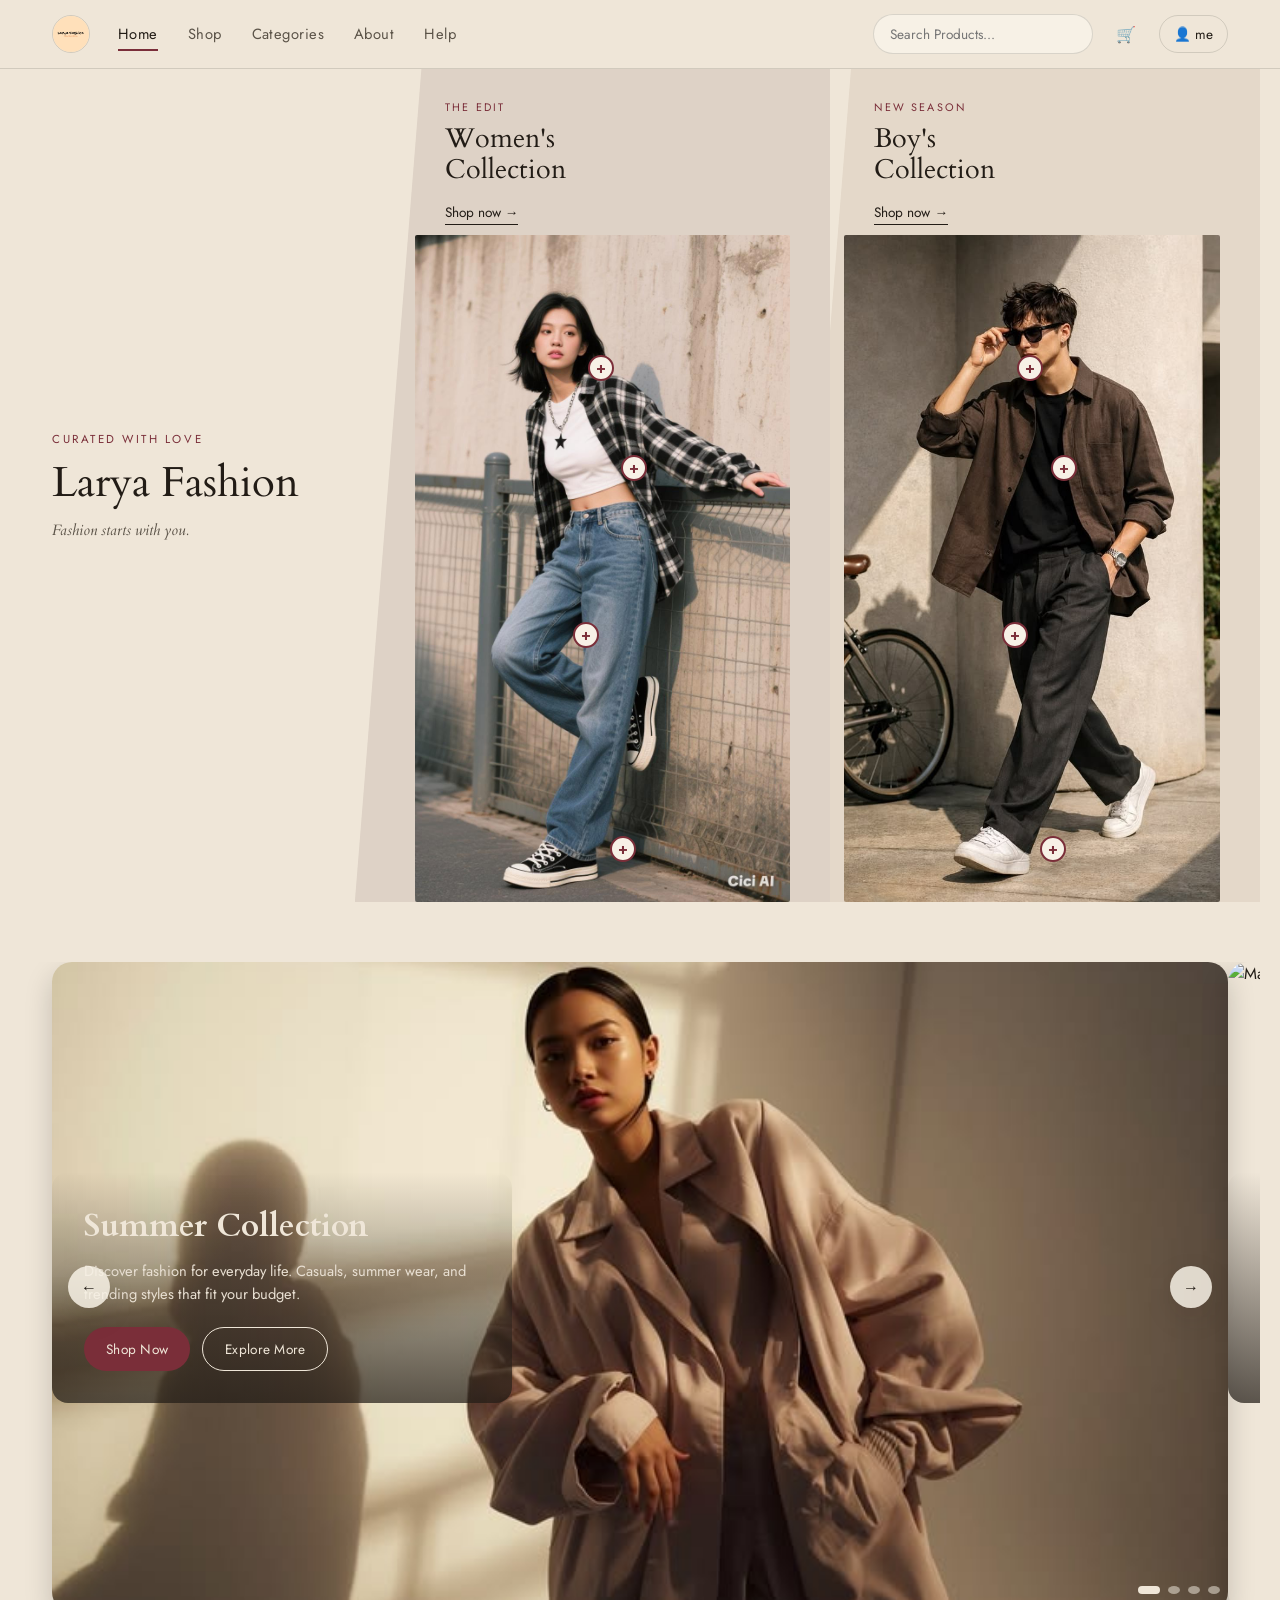
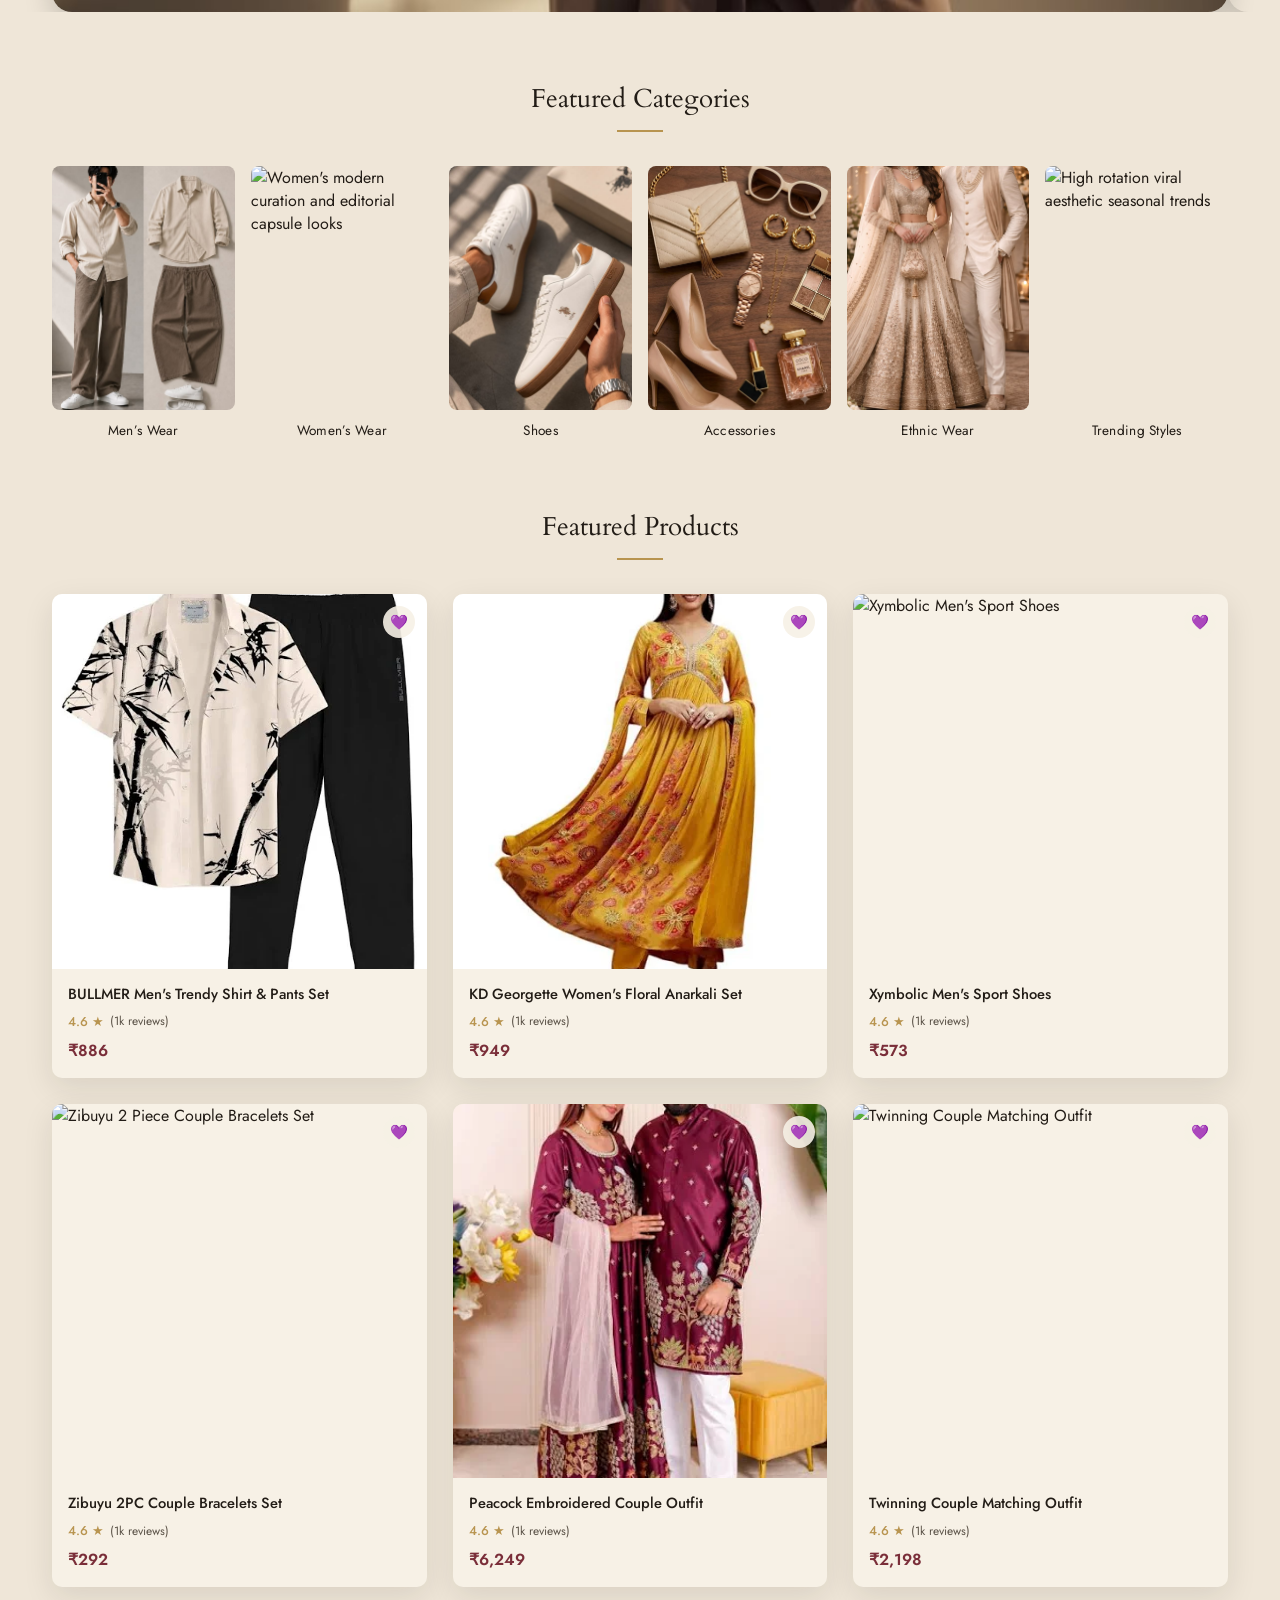
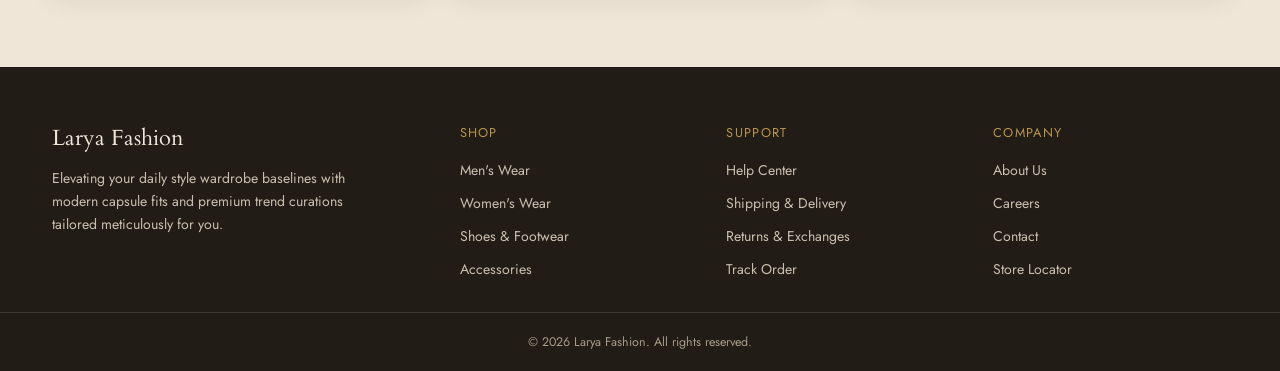
==== index.html @ cdf299b4 "Add files via upload" ====
<!DOCTYPE html>
<html lang="en">
<head>
    <meta charset="UTF-8">
    <meta name="viewport" content="width=device-width, initial-scale=1.0">
    <title>index nonhtml </title>
    <link rel="stylesheet" href="index.css">
    <link rel="preconnect" href="https://fonts.googleapis.com">
    <link rel="preconnect" href="https://fonts.gstatic.com" crossorigin>
    <link href="https://fonts.googleapis.com/css2?family=Ballet:opsz@16..72&family=Cardo:ital,wght@0,400;0,700;1,400&family=Cedarville+Cursive&family=Noto+Sans+Nabataean&display=swap" rel="stylesheet">
</head>
<body>
    <!-- Improved HTML -->
<header class="header">
  <div class="header__container">
    <a href="#home" class="header__logo-link">
      <img class="header__logo" src="lf.jpg" alt="Logo">
    </a>

    <nav class="header__nav" aria-label="Main navigation">
      <a href="#home" class="header__link header__link--active">Home</a>
      <a href="shop.html" class="header__link">Shop</a>
      <a href="cat.html" class="header__link">Categories</a>
      <a href="about.html" class="header__link">About</a>
      <a href="help.html" class="header__link">Help</a>
    </nav>

    <div class="header__actions">
      <div class="search-bar">
        <input class="search-bar__input" type="search" placeholder="Search Products..." aria-label="Search products">
      </div>
      
      <a href="cart.html" class="header__icon-btn" aria-label="Cart">🛒</a>
      <a href="login.html" class="header__profile-btn">👤 me</a>
      
      <button class="header__toggle" aria-label="Toggle menu" aria-expanded="false">☰</button>
    </div>
  </div>

  <nav class="mobile-menu" aria-label="Mobile navigation">
    <a href="#home" class="mobile-menu__link">Home</a>
    <a href="shop.html" class="mobile-menu__link">Shop</a>
    <a href="cat.html" class="mobile-menu__link">Categories</a>
    <a href="about.html" class="mobile-menu__link">About</a>
    <a href="help.html" class="mobile-menu__link">Help</a>
    <a href="cart.html" class="mobile-menu__link">🛒 Cart</a>
    <a href="login.html" class="mobile-menu__link">👤 Login</a>
  </nav>
</header>

  <main class="fashion-main" id="home">
    
    <!-- Left Title Branding Section -->
    <section class="fashion-title">
      <div class="title-content">
        <p>CURATED WITH LOVE</p>
        <h1>Larya Fashion</h1>
        <span>Fashion starts with you.</span>
      </div>
    </section>

    <!-- Right Slanted Dynamic Content Container -->
    <section class="hero-container">
      
      <!-- Girl's Collection Panel -->
      <div class="fashion-box girls-box">
        <div class="box-inner-wrap">
          <div class="fashion-box__content">
            <p>THE EDIT</p>
            <h2>Women's<br>Collection</h2>
            <a href="women.html" class="shop-btn">Shop now →</a>
          </div>
          
          <div class="model-wrapper">
            <div class="model-area">
              <img src="main.jpg" alt="Model wearing outfit 1">
              
              <!-- Hotspots with nested product cards -->
              <div class="hotspot top-hotspot" data-product="top">
                <article class="product-card" id="top">
                  <img src="top.jpg" alt="white top">
                  <div><h3>White Top</h3><p>$23</p></div>
                </article>
              </div>
              
              <div class="hotspot shirt-hotspot" data-product="shirt">
                <article class="product-card" id="shirt">
                  <img src="shirt.jpg" alt="Shirt">
                  <div><h3>Casual Shirt</h3><p>$78</p></div>
                </article>
              </div>
              
              <div class="hotspot pants-hotspot" data-product="pants">
                <article class="product-card" id="pants">
                  <img src="pants.jpg" alt="Grey pants">
                  <div><h3>Grey Pants</h3><p>$45</p></div>
                </article>
              </div>
              
              <div class="hotspot shoe-hotspot" data-product="shoe">
                <article class="product-card" id="shoe">
                  <img src="shoe.jpg" alt="Shoes">
                  <div><h3>Classic Sneakers</h3><p>$65</p></div>
                </article>
              </div>
            </div>
          </div>
        </div>
      </div>

      <!-- Boy's Collection Panel -->
      <div class="fashion-box boys-box">
        <div class="box-inner-wrap">
          <div class="fashion-box__content">
            <p>NEW SEASON</p>
            <h2>Boy's<br>Collection</h2>
            <a href="men.html" class="shop-btn">Shop now →</a>
          </div>
          
          <div class="model-wrapper">
            <div class="model-area">
              <img src="menmodel.png" alt="Model wearing outfit 2">
              
              <!-- Hotspots with nested product cards -->
              <div class="hotspot top-hotspot" data-product="top2">
                <article class="product-card" id="top2">
                  <img src="top2.jpg" alt="Red top 2">
                  <div><h3>Red Top 2</h3><p>$23</p></div>
                </article>
              </div>
              
              <div class="hotspot shirt-hotspot" data-product="shirt2">
                <article class="product-card" id="shirt2">
                  <img src="shirt2.jpg" alt="Casual Shirt 2">
                  <div><h3>Casual Shirt 2</h3><p>$78</p></div>
                </article>
              </div>
              
              <div class="hotspot pants-hotspot" data-product="pants2">
                <article class="product-card" id="pants2">
                  <img src="pants2.avif" alt="Grey pants 2">
                  <div><h3>Grey Pants 2</h3><p>$45</p></div>
                </article>
              </div>
              
              <div class="hotspot shoe-hotspot" data-product="shoe2">
                <article class="product-card" id="shoe2">
                  <img src="shoe2.jpg" alt="Shoes 2">
                  <div><h3>Leather Boots</h3><p>$110</p></div>
                </article>
              </div>
            </div>
          </div>
        </div>
      </div>

    </section>
  </main>

<!-- Improved HTML -->
<section class="hero" aria-label="Featured Collections">
  <div class="hero__slider">
    
    <!-- Slide 1 -->
    <div class="hero__slide">
      <img class="hero__image" src="model1.jpg" alt="Woman modeling minimal aesthetic summer outfit">
      <div class="hero__content">
        <h2 class="hero__title">Summer Collection</h2>
        <p class="hero__description">Discover fashion for everyday life. Casuals, summer wear, and trending styles that fit your budget.</p>
        <div class="hero__actions">
          <button class="btn btn--primary">Shop Now</button>
          <button class="btn btn--secondary">Explore More</button>
        </div>
      </div>
    </div>

    <!-- Slide 2 -->
    <div class="hero__slide">
      <img class="hero__image" src="trend10.jpg" alt="Man wearing comfortable modern everyday streetwear">
      <div class="hero__content">
        <h2 class="hero__title">Casual Wear</h2>
        <p class="hero__description">Ultra-comfortable outfits tailored cleanly for your high-rotation daily wardrobe baseline.</p>
        <div class="hero__actions">
          <button class="btn btn--primary">Shop Now</button>
          <button class="btn btn--secondary">Explore More</button>
        </div>
      </div>
    </div>

    <!-- Slide 3 -->
    <div class="hero__slide">
      <img class="hero__image" src="budget.jpg" alt="Close up profile of curated trending footwear">
      <div class="hero__content">
        <h2 class="hero__title">Budget Friendly</h2>
        <p class="hero__description">High-end style paradigms minus the designer markup. Refresh your rotation for less.</p>
        <div class="hero__actions">
          <button class="btn btn--primary">Shop Now</button>
          <button class="btn btn--secondary">Explore More</button>
        </div>
      </div>
    </div>

    <!-- Slide 4 -->
    <div class="hero__slide">
      <img class="hero__image" src="trending.jpg" alt="Group setting displaying the latest viral seasonal fashion trends">
      <div class="hero__content">
        <h2 class="hero__title">Trending Now</h2>
        <p class="hero__description">Unlocking the current algorithmic favorites. Stay ahead of the style curve instantly.</p>
        <div class="hero__actions">
          <button class="btn btn--primary">Shop Now</button>
          <button class="btn btn--secondary">Explore More</button>
        </div>
      </div>
    </div>

  </div>

  <!-- Carousel Navigation Controls -->
  <button class="hero__nav-btn hero__nav-btn--prev" aria-label="Previous slide">←</button>
  <button class="hero__nav-btn hero__nav-btn--next" aria-label="Next slide">→</button>

  <!-- Slider Dot Indicators -->
  <div class="hero__dots" role="tablist" aria-label="Slides">
    <button class="hero__dot hero__dot--active" role="tab" aria-selected="true" aria-label="Slide 1"></button>
    <button class="hero__dot" role="tab" aria-selected="false" aria-label="Slide 2"></button>
    <button class="hero__dot" role="tab" aria-selected="false" aria-label="Slide 3"></button>
    <button class="hero__dot" role="tab" aria-selected="false" aria-label="Slide 4"></button>
  </div>
</section>

<!-- Improved HTML -->
<section class="categories" aria-labelledby="categories-heading">
  <h2 class="categories__title" id="categories-heading">Featured Categories</h2>
  
  <div class="categories__grid">
    
    <!-- Card 1 -->
    <article class="category-card">
      <a href="men.html" class="category-card__link">
        <div class="category-card__image-wrapper">
          <img class="category-card__image" src="men.jpg" alt="Men's contemporary minimal streetwear collection" loading="lazy">
        </div>
        <div class="category-card__meta">
          <p class="category-card__name">Men’s Wear</p>
        </div>
      </a>
    </article>

    <!-- Card 2 -->
    <article class="category-card">
      <a href="women.html" class="category-card__link">
        <div class="category-card__image-wrapper">
          <img class="category-card__image" src="women.jpg" alt="Women's modern curation and editorial capsule looks" loading="lazy">
        </div>
        <div class="category-card__meta">
          <p class="category-card__name">Women’s Wear</p>
        </div>
      </a>
    </article>

    <!-- Card 3 -->
    <article class="category-card">
      <a href="foot.html" class="category-card__link">
        <div class="category-card__image-wrapper">
          <img class="category-card__image" src="shoe1.jpg" alt="Curated trending sneakers and classic silhouettes" loading="lazy">
        </div>
        <div class="category-card__meta">
          <p class="category-card__name">Shoes</p>
        </div>
      </a>
    </article>

    <!-- Card 4 -->
    <article class="category-card">
      <a href="acc.html" class="category-card__link">
        <div class="category-card__image-wrapper">
          <img class="category-card__image" src="acc.jpg" alt="Minimalist accessories, jewelry, and modern lifestyle pieces" loading="lazy">
        </div>
        <div class="category-card__meta">
          <p class="category-card__name">Accessories</p>
        </div>
      </a>
    </article>

    <!-- Card 5 -->
    <article class="category-card">
      <a href="ethnic.html" class="category-card__link">
        <div class="category-card__image-wrapper">
          <img class="category-card__image" src="ethnic .jpg" alt="Intricately detailed contemporary traditional clothing lines" loading="lazy">
        </div>
        <div class="category-card__meta">
          <p class="category-card__name">Ethnic Wear</p>
        </div>
      </a>
    </article>

    <!-- Card 6 -->
    <article class="category-card">
      <a href="trend.html" class="category-card__link">
        <div class="category-card__image-wrapper">
          <img class="category-card__image" src="trend.jpg" alt="High rotation viral aesthetic seasonal trends" loading="lazy">
        </div>
        <div class="category-card__meta">
          <p class="category-card__name">Trending Styles</p>
        </div>
      </a>
    </article>

  </div>
</section>

<!-- Improved HTML -->
<section class="products" aria-labelledby="products-heading">
  <h2 class="products__title" id="products-heading">Featured Products</h2>

  <div class="products__grid">
    
    <!-- Product 1 -->
    <article class="product-card">
      <div class="product-card__image-wrapper">
        <img class="product-card__image" src="men bull - Copy.webp" alt="BULLMER Men's Trendy Shirt and Pants Set" loading="lazy">
        <button class="product-card__wishlist-btn" aria-label="Add to wishlist" aria-pressed="false">💜</button>
      </div>
      <div class="product-card__info">
        <h3 class="product-card__name">BULLMER Men's Trendy Shirt & Pants Set</h3>
        <div class="product-card__rating">
          <span class="product-card__stars">4.6 ★</span>
          <span class="product-card__reviews-count">(1k reviews)</span>
        </div>
        <p class="product-card__price">₹886</p>
      </div>
    </article>

    <!-- Product 2 -->
    <article class="product-card">
      <div class="product-card__image-wrapper">
        <img class="product-card__image" src="kd.webp" alt="KD Georgette Women's Floral Printed Anarkali Kurta Pant Set" loading="lazy">
        <button class="product-card__wishlist-btn" aria-label="Add to wishlist" aria-pressed="false">💜</button>
      </div>
      <div class="product-card__info">
        <h3 class="product-card__name">KD Georgette Women's Floral Anarkali Set</h3>
        <div class="product-card__rating">
          <span class="product-card__stars">4.6 ★</span>
          <span class="product-card__reviews-count">(1k reviews)</span>
        </div>
        <p class="product-card__price">₹949</p>
      </div>
    </article>

    <!-- Product 3 -->
    <article class="product-card">
      <div class="product-card__image-wrapper">
        <img class="product-card__image" src="x.webp" alt="Xymbolic Men's Sport Shoes" loading="lazy">
        <button class="product-card__wishlist-btn" aria-label="Add to wishlist" aria-pressed="false">💜</button>
      </div>
      <div class="product-card__info">
        <h3 class="product-card__name">Xymbolic Men's Sport Shoes</h3>
        <div class="product-card__rating">
          <span class="product-card__stars">4.6 ★</span>
          <span class="product-card__reviews-count">(1k reviews)</span>
        </div>
        <p class="product-card__price">₹573</p>
      </div>
    </article>

    <!-- Product 4 -->
    <article class="product-card">
      <div class="product-card__image-wrapper">
        <img class="product-card__image" src="zi.webp" alt="Zibuyu 2 Piece Couple Bracelets Set" loading="lazy">
        <button class="product-card__wishlist-btn" aria-label="Add to wishlist" aria-pressed="false">💜</button>
      </div>
      <div class="product-card__info">
        <h3 class="product-card__name">Zibuyu 2PC Couple Bracelets Set</h3>
        <div class="product-card__rating">
          <span class="product-card__stars">4.6 ★</span>
          <span class="product-card__reviews-count">(1k reviews)</span>
        </div>
        <p class="product-card__price">₹292</p>
      </div>
    </article>

    <!-- Product 5 -->
    <article class="product-card">
      <div class="product-card__image-wrapper">
        <img class="product-card__image" src="peo.webp" alt="Peacock Embroidered Couple Matching Outfit" loading="lazy">
        <button class="product-card__wishlist-btn" aria-label="Add to wishlist" aria-pressed="false">💜</button>
      </div>
      <div class="product-card__info">
        <h3 class="product-card__name">Peacock Embroidered Couple Outfit</h3>
        <div class="product-card__rating">
          <span class="product-card__stars">4.6 ★</span>
          <span class="product-card__reviews-count">(1k reviews)</span>
        </div>
        <p class="product-card__price">₹6,249</p>
      </div>
    </article>

    <!-- Product 6 -->
    <article class="product-card">
      <div class="product-card__image-wrapper">
        <img class="product-card__image" src="twin.webp" alt="Twinning Couple Matching Outfit" loading="lazy">
        <button class="product-card__wishlist-btn" aria-label="Add to wishlist" aria-pressed="false">💜</button>
      </div>
      <div class="product-card__info">
        <h3 class="product-card__name">Twinning Couple Matching Outfit</h3>
        <div class="product-card__rating">
          <span class="product-card__stars">4.6 ★</span>
          <span class="product-card__reviews-count">(1k reviews)</span>
        </div>
        <p class="product-card__price">₹2,198</p>
      </div>
    </article>

  </div>
</section>

<!-- Improved HTML -->
<footer class="footer">
  <div class="footer__container">
    
    <!-- Brand Info Block -->
    <div class="footer__brand-col">
      <h2 class="footer__logo-text">Larya Fashion</h2>
      <p class="footer__description">
        Elevating your daily style wardrobe baselines with modern capsule fits and premium trend curations tailored meticulously for you.
      </p>
    </div>

    <!-- Navigation Column 1 -->
    <div class="footer__nav-col">
      <h3 class="footer__heading">Shop</h3>
      <ul class="footer__list">
        <li><a href="men.html" class="footer__link">Men's Wear</a></li>
        <li><a href="women.html" class="footer__link">Women's Wear</a></li>
        <li><a href="foot.html" class="footer__link">Shoes & Footwear</a></li>
        <li><a href="acc.html" class="footer__link">Accessories</a></li>
      </ul>
    </div>

    <!-- Navigation Column 2 -->
    <div class="footer__nav-col">
      <h3 class="footer__heading">Support</h3>
      <ul class="footer__list">
        <li><a href="help.html" class="footer__link">Help Center</a></li>
        <li><a href="#shipping" class="footer__link">Shipping & Delivery</a></li>
        <li><a href="#returns" class="footer__link">Returns & Exchanges</a></li>
        <li><a href="#track" class="footer__link">Track Order</a></li>
      </ul>
    </div>

    <!-- Navigation Column 3 -->
    <div class="footer__nav-col">
      <h3 class="footer__heading">Company</h3>
      <ul class="footer__list">
        <li><a href="about.html" class="footer__link">About Us</a></li>
        <li><a href="#careers" class="footer__link">Careers</a></li>
        <li><a href="#contact" class="footer__link">Contact</a></li>
        <li><a href="#stores" class="footer__link">Store Locator</a></li>
      </ul>
    </div>

  </div>

  <!-- Copyright Baseline Layer -->
  <div class="footer__baseline">
    <p class="footer__copyright">
      &copy; 2026 Larya Fashion. <span class="footer__all-rights">All rights reserved.</span>
    </p>
  </div>
</footer>

<script src="index.js"></script>
</body>
</html>
---- index.css ----
/* ============================================================
   LARYA FASHION — stylesheet
   Design language: editorial lookbook. A warm paper backdrop,
   a wine-red accent borrowed from a fashion tag stamp, and a
   signature "runway panel" — two overlapping slanted frames
   with shoppable pin markers, echoing a tailor's cutting lines.
   ============================================================ */

@import url('https://fonts.googleapis.com/css2?family=Jost:wght@300;400;500;600&display=swap');

:root {
  --paper:        #EFE6D8;   /* warm parchment */
  --paper-soft:   #F7F1E6;   /* lighter card surface */
  --ink:          #221C16;   /* near-black, warm */
  --ink-soft:     #5B5348;   /* muted body text */
  --wine:         #7A2E39;   /* signature accent */
  --wine-deep:    #591F27;
  --moss:         #5B6B4F;   /* secondary accent */
  --gold:         #B8944F;   /* stars / hairlines */
  --line:         rgba(34, 28, 22, 0.14);
  --shadow-soft:  0 10px 30px rgba(34, 28, 22, 0.10);
  --shadow-lift:  0 18px 40px rgba(34, 28, 22, 0.18);

  --font-display: 'Cardo', Georgia, 'Times New Roman', serif;
  --font-body:    'Jost', 'Helvetica Neue', Arial, sans-serif;

  --container: 1240px;
}

/* ---------- reset ---------- */
*, *::before, *::after { box-sizing: border-box; }
html 
{ scroll-behavior: smooth; 
overflow-x: hidden;
}
body {
  margin: 0;
  background: var(--paper);
  color: var(--ink);
  font-family: var(--font-body);
  -webkit-font-smoothing: antialiased; 
  overflow-x: hidden;
}

img { max-width: 100%; display: block; }
a { color: inherit; text-decoration: none; }
h1, h2, h3 { font-family: var(--font-display); margin: 0; font-weight: 400; }
p { margin: 0; }
ul { list-style: none; margin: 0; padding: 0; }
button {
  font-family: inherit;
  border: none;
  background: none;
  cursor: pointer;
  color: inherit;
}
:focus-visible {
  outline: 2px solid var(--wine);
  outline-offset: 3px;
}
@media (prefers-reduced-motion: reduce) {
  *, *::before, *::after { animation-duration: 0.001ms !important; transition-duration: 0.001ms !important; }
}

/* ============================================================
   HEADER
   ============================================================ */
.header {
  position: sticky;
  top: 0;
  z-index: 50;
  background: rgba(239, 230, 216, 0.92);
  backdrop-filter: blur(10px);
  border-bottom: 1px solid var(--line);
}
.header__container {
  max-width: var(--container);
  margin: 0 auto;
  padding: 14px 32px;
  display: flex;
  align-items: center;
  gap: 28px;
}
.header__logo-link { flex-shrink: 0; }
.header__logo {
  height: 38px;
  width: 38px;
  object-fit: cover;
  border-radius: 50%;
  border: 1px solid var(--line);
}
.header__nav {
  display: flex;
  align-items: center;
  gap: 30px;
  flex: 1;
}
.header__link {
  position: relative;
  font-size: 0.92rem;
  letter-spacing: 0.03em;
  color: var(--ink-soft);
  padding: 6px 0;
  transition: color 0.2s ease;
}
.header__link::after {
  content: '';
  position: absolute;
  left: 0; right: 100%;
  bottom: 0;
  height: 2px;
  background: var(--wine);
  transition: right 0.25s ease;
}
.header__link:hover,
.header__link--active { color: var(--ink); }
.header__link:hover::after,
.header__link--active::after { right: 0; }

.header__actions {
  display: flex;
  align-items: center;
  gap: 14px;
}
.search-bar__input {
  width: 220px;
  padding: 9px 16px;
  border-radius: 999px;
  border: 1px solid var(--line);
  background: var(--paper-soft);
  font-family: var(--font-body);
  font-size: 0.85rem;
  color: var(--ink);
  transition: width 0.25s ease, border-color 0.2s ease;
}
.search-bar__input:focus {
  width: 260px;
  border-color: var(--wine);
  outline: none;
}
.header__icon-btn {
  display: grid;
  place-items: center;
  width: 38px;
  height: 38px;
  border-radius: 50%;
  font-size: 1rem;
  transition: background 0.2s ease;
}
.header__icon-btn:hover { background: var(--line); }
.header__profile-btn {
  display: flex;
  align-items: center;
  gap: 6px;
  padding: 8px 14px;
  border-radius: 999px;
  border: 1px solid var(--line);
  font-size: 0.85rem;
}
.header__profile-btn:hover { background: var(--paper-soft); }
.header__toggle {
  display: none;
  font-size: 1.3rem;
  width: 38px;
  height: 38px;
}

.mobile-menu {
  display: none;
  flex-direction: column;
  padding: 6px 32px 16px;
  border-top: 1px solid var(--line);
}
.mobile-menu__link {
  padding: 12px 0;
  font-size: 0.95rem;
  border-bottom: 1px solid var(--line);
}
.mobile-menu__link:last-child { border-bottom: none; }

/* progressive enhancement: toggle via aria-expanded, no JS rewrite needed */
.header:has(.header__toggle[aria-expanded="true"]) .mobile-menu { display: flex; }

@media (max-width: 900px) {
  .header__nav, .search-bar { display: none; }
  .header__toggle { display: grid; place-items: center; }
  .header__container { padding: 14px 20px; }
}

/* ============================================================
   FASHION HERO — signature runway panels
   ============================================================ */
.fashion-main {
  display: flex;
  align-items: stretch;
  min-height: 620px;
  max-width: var(--container);
  margin: 0 auto;
}
.fashion-title {
  flex: 0 0 27%;
  display: flex;
  align-items: center;
  padding: 0 40px 0 32px;
}
.title-content p {
  font-size: 0.72rem;
  letter-spacing: 0.22em;
  color: var(--wine);
  margin-bottom: 14px;
}
.title-content h1 {
  font-size: 2.6rem;
  line-height: 1.08;
  color: var(--ink);
  margin-bottom: 14px;
}
.title-content span {
  display: block;
  font-size: 0.95rem;
  color: var(--ink-soft);
  font-style: italic;
  font-family: var(--font-display);
}

.hero-container {
  flex: 1;
  display: flex;
}

.fashion-box {
  position: relative;
  flex: 1;
  overflow: hidden;
}
.girls-box {
  clip-path: polygon(14% 0, 100% 0, 100% 100%, 0% 100%);
  background: #DED2C6;
  margin-right: -46px;
  z-index: 1;
}
.boys-box {
  clip-path: polygon(14% 0, 100% 0, 100% 100%, 0% 100%);
  background: #E4D8C9;
}

.box-inner-wrap {
  position: relative;
  height: 100%;
  display: flex;
  flex-direction: column;
}
.fashion-box__content {
  padding: 30px 20px 0 90px;
  z-index: 2;
}
.fashion-box__content p {
  font-size: 0.68rem;
  letter-spacing: 0.2em;
  color: var(--wine);
  margin-bottom: 8px;
}
.fashion-box__content h2 {
  font-size: 1.7rem;
  line-height: 1.15;
  color: var(--ink);
  margin-bottom: 14px;
}
.shop-btn {
  display: inline-flex;
  align-items: center;
  gap: 6px;
  font-size: 0.85rem;
  color: var(--ink);
  border-bottom: 1px solid var(--ink);
  padding-bottom: 2px;
  transition: gap 0.2s ease, color 0.2s ease;
}
.shop-btn:hover { gap: 10px; color: var(--wine); border-color: var(--wine); }

.model-wrapper {
  flex: 1;
  position: relative;
  padding: 10px 40px 0 60px;
}
.model-area {
  position: relative;
  height: 100%;
  min-height: 380px;
}
.model-area img {
  width: 100%;
  height: 100%;
  object-fit: cover;
  object-position: top center;
  border-radius: 2px;
}

/* Hotspots — Pinterest-style shoppable pins */
.hotspot {
  position: absolute;
  width: 26px;
  height: 26px;
}
.top-hotspot   { top: 18%; left: 46%; }
.shirt-hotspot { top: 33%; left: 55%; }
.pants-hotspot { top: 58%; left: 42%; }
.shoe-hotspot  { top: 90%; left: 52%; }

.hotspot::before {
  content: '';
  position: absolute;
  inset: 0;
  border-radius: 50%;
  background: var(--paper-soft);
  border: 2px solid var(--wine);
  box-shadow: var(--shadow-soft);
}
.hotspot::after {
  content: '+';
  position: absolute;
  inset: 0;
  display: grid;
  place-items: center;
  color: var(--wine);
  font-size: 0.95rem;
  font-weight: 600;
}
.hotspot {
  animation: pin-pulse 2.6s ease-in-out infinite;
}
@keyframes pin-pulse {
  0%, 100% { filter: drop-shadow(0 0 0 rgba(122, 46, 57, 0.0)); }
  50% { filter: drop-shadow(0 0 6px rgba(122, 46, 57, 0.35)); }
}

/* nested product-card pin popover (scoped to model area only) */
.model-area .product-card {
  position: absolute;
  top: 32px;
  left: 50%;
  transform: translate(-50%, 6px);
  width: 132px;
  background: var(--paper-soft);
  border-radius: 10px;
  box-shadow: var(--shadow-lift);
  opacity: 0;
  pointer-events: none;
  transition: opacity 0.2s ease, transform 0.2s ease;
  z-index: 5;
  overflow: hidden;
}
.hotspot:hover .product-card,
.hotspot:focus-within .product-card {
  opacity: 1;
  transform: translate(-50%, 0);
  pointer-events: auto;
}
.model-area .product-card img {
  width: 100%;
  height: 90px;
  object-fit: cover;
}
.model-area .product-card > div {
  padding: 8px 10px 10px;
}
.model-area .product-card h3 {
  font-family: var(--font-body);
  font-size: 0.78rem;
  color: var(--ink);
  margin-bottom: 3px;
}
.model-area .product-card p {
  font-size: 0.8rem;
  color: var(--wine);
  font-weight: 500;
}

@media (max-width: 900px) {
  .fashion-main { display: block; min-height: unset; }
  .fashion-title {
    width: 100%;
    padding: 32px 24px;
    justify-content: center;
    text-align: center;
  }
  .title-content h1 { font-size: 2rem; }
  .hero-container { flex-direction: row; }
  .fashion-box { clip-path: none; margin: 0; }
  .girls-box { background: #DED2C6; }
  .fashion-box__content { padding: 20px 14px 0; text-align: center; }
  .model-wrapper { padding: 10px 16px 20px; }
  .model-area { min-height: 260px; }
  .hotspot { width: 20px; height: 20px; }
  .model-area .product-card { width: 108px; }
}
@media (max-width: 560px) {
  .title-content h1 { font-size: 1.6rem; }
  .fashion-box__content h2 { font-size: 1.25rem; }
  .model-area { min-height: 200px; }
}

/* ============================================================
   HERO SLIDER
   ============================================================ */
.hero {
  position: relative;
  max-width: var(--container);
  margin: 60px auto;
  padding: 0 32px;
  overflow: hidden;
}
.hero__slider {
    display: flex;
    gap: 0;
    transition: transform 0.4s ease;
  width: 400%; /* Spans across all 4 slides */

}
.hero__slider::-webkit-scrollbar { display: none; }
.hero__slide {
  position: relative;
  flex: 0 0 25%;
  width: 25%; /* Exactly 1/4 of the slider track width */
  min-height: clamp(450px, 75vh, 650px);
  display: flex;
  align-items: center;
  margin-right: 0;
}
.hero__image {
  position: absolute;
  inset: 0;
  width: 100%;
  height: 100%;
  object-fit: cover;
  border-radius: 20px;
  overflow: hidden;
    box-shadow: 0 12px 28px rgba(0,0,0,0.18); /* soft shadow for premium feel */
}
.hero__content {
  position: relative;
  z-index: 2;
  left: 0;
  bottom: 0;
  width: min(460px, 90%);
  padding: 32px;
  background: linear-gradient(0deg, rgba(34,28,22,0.72), rgba(34,28,22,0));
  color: var(--paper);
  backdrop-filter: 16px;
  border-radius: 16px;
}
.hero__title {
  font-size: 2rem;
  margin-bottom: 12px;
  font-family: var(--font-display);
  font-weight: 600;
}
.hero__description {
  font-size: 0.92rem;
  line-height: 1.6;
  color: #E8DFD2;
  margin-bottom: 20px;
}
.hero__actions { display: flex; gap: 12px; }
.btn {
  padding: 11px 22px;
  border-radius: 999px;
  font-size: 0.85rem;
  letter-spacing: 0.02em;
  transition: transform 0.2s ease, background 0.2s ease, color 0.2s ease;
}
.btn--primary { background: var(--wine); color: var(--paper); }
.btn--primary:hover { background: var(--wine-deep); transform: translateY(-2px); }
.btn--secondary { border: 1px solid var(--paper); color: var(--paper); }
.btn--secondary:hover { background: var(--paper); color: var(--ink); }

.hero__nav-btn {
  position: absolute;
  top: 50%;
  transform: translateY(-50%);
  width: 42px;
  height: 42px;
  border-radius: 50%;
  background: rgba(247, 241, 230, 0.85);
  display: grid;
  place-items: center;
  font-size: 1rem;
  box-shadow: var(--shadow-soft);
  z-index: 3;
}
.hero__nav-btn--prev { left: 48px; }
.hero__nav-btn--next { right: 48px; }
.hero__nav-btn:hover { background: var(--paper-soft); }

.hero__dots {
  position: absolute;
  bottom: 18px;
  right: 40px;
  display: flex;
  gap: 8px;
  z-index: 3;
}
.hero__dot {
  width: 8px; height: 8px;
  border-radius: 50%;
  background: rgba(247, 241, 230, 0.5);
}
.hero__dot--active { background: var(--paper); width: 22px; border-radius: 999px; }

@media (max-width: 700px) {
  .hero { margin: 36px auto; padding: 0 16px; }
  .hero__slide { height: 320px; }
  .hero__content { padding: 24px; width: 100%; }
  .hero__title { font-size: 1.5rem; }
  .hero__nav-btn { display: none; }
}

/* ============================================================
   CATEGORIES
   ============================================================ */
.categories {
  max-width: var(--container);
  margin: 70px auto;
  padding: 0 32px;
}
.categories__title {
  font-size: 1.6rem;
  text-align: center;
  margin-bottom: 34px;
  position: relative;
}
.categories__title::after {
  content: '';
  display: block;
  width: 46px;
  height: 2px;
  background: var(--gold);
  margin: 14px auto 0;
}
.categories__grid {
  display: grid;
  grid-template-columns: repeat(6, 1fr);
  gap: 16px;
}
.category-card__link { display: block; }
.category-card__image-wrapper {
  aspect-ratio: 3 / 4;
  border-radius: 8px;
  overflow: hidden;
  position: relative;
}
.category-card__image {
  width: 100%;
  height: 100%;
  object-fit: cover;
  transition: transform 0.4s ease;
}
.category-card:hover .category-card__image { transform: scale(1.06); }
.category-card__meta { padding-top: 10px; text-align: center; }
.category-card__name {
  font-size: 0.85rem;
  letter-spacing: 0.02em;
  color: var(--ink);
}

@media (max-width: 900px) {
  .categories__grid { grid-template-columns: repeat(3, 1fr); }
}
@media (max-width: 560px) {
  .categories__grid { grid-template-columns: repeat(2, 1fr); gap: 12px; }
}

/* ============================================================
   FEATURED PRODUCTS
   ============================================================ */
.products {
  max-width: var(--container);
  margin: 70px auto;
  padding: 0 32px;
}
.products__title {
  font-size: 1.6rem;
  text-align: center;
  margin-bottom: 34px;
  position: relative;
}
.products__title::after {
  content: '';
  display: block;
  width: 46px;
  height: 2px;
  background: var(--gold);
  margin: 14px auto 0;
}
.products__grid {
  display: grid;
  grid-template-columns: repeat(3, 1fr);
  gap: 26px;
}
.products__grid .product-card {
  background: var(--paper-soft);
  border-radius: 10px;
  overflow: hidden;
  box-shadow: var(--shadow-soft);
  transition: transform 0.25s ease, box-shadow 0.25s ease;
}
.products__grid .product-card:hover {
  transform: translateY(-6px);
  box-shadow: var(--shadow-lift);
}
.products__grid .product-card__image-wrapper {
  position: relative;
  aspect-ratio: 1 / 1;
}
.products__grid .product-card__image {
  width: 100%;
  height: 100%;
  object-fit: cover;
}
.products__grid .product-card__wishlist-btn {
  position: absolute;
  top: 12px; right: 12px;
  width: 32px; height: 32px;
  border-radius: 50%;
  background: rgba(247, 241, 230, 0.9);
  display: grid;
  place-items: center;
  font-size: 0.9rem;
  transition: transform 0.15s ease;
}
.products__grid .product-card__wishlist-btn:hover { transform: scale(1.1); }
.products__grid .product-card__info { padding: 16px; }
.products__grid .product-card__name {
  font-size: 0.92rem;
  font-family: var(--font-body);
  font-weight: 500;
  color: var(--ink);
  margin-bottom: 8px;
  line-height: 1.3;
}
.products__grid .product-card__rating {
  display: flex;
  align-items: center;
  gap: 6px;
  margin-bottom: 8px;
}
.products__grid .product-card__stars {
  font-size: 0.8rem;
  color: var(--gold);
  font-weight: 500;
}
.products__grid .product-card__reviews-count {
  font-size: 0.75rem;
  color: var(--ink-soft);
}
.products__grid .product-card__price {
  font-size: 1rem;
  font-weight: 600;
  color: var(--wine);
}

@media (max-width: 900px) {
  .products__grid { grid-template-columns: repeat(2, 1fr); }
}
@media (max-width: 560px) {
  .products__grid { grid-template-columns: 1fr; gap: 18px; }
}

/* ============================================================
   FOOTER
   ============================================================ */
.footer {
  background: var(--ink);
  color: var(--paper);
  margin-top: 80px;
}
.footer__container {
  max-width: var(--container);
  margin: 0 auto;
  padding: 56px 32px 32px;
  display: grid;
  grid-template-columns: 1.6fr 1fr 1fr 1fr;
  gap: 32px;
}
.footer__logo-text {
  font-size: 1.4rem;
  margin-bottom: 14px;
  color: var(--paper);
}
.footer__description {
  font-size: 0.88rem;
  line-height: 1.6;
  color: #C9BFAE;
  max-width: 320px;
}
.footer__heading {
  font-family: var(--font-body);
  font-size: 0.8rem;
  letter-spacing: 0.1em;
  text-transform: uppercase;
  color: var(--gold);
  margin-bottom: 16px;
}
.footer__list { display: flex; flex-direction: column; gap: 10px; }
.footer__link {
  font-size: 0.88rem;
  color: #C9BFAE;
  transition: color 0.2s ease;
}
.footer__link:hover { color: var(--paper); }

.footer__baseline {
  border-top: 1px solid rgba(247, 241, 230, 0.12);
  padding: 20px 32px;
  text-align: center;
}
.footer__copyright {
  font-size: 0.78rem;
  color: #A79C89;
}

@media (max-width: 900px) {
  .footer__container {
    grid-template-columns: 1fr 1fr;
  }
  .footer__brand-col { grid-column: 1 / -1; }
}
@media (max-width: 560px) {
  .footer__container { grid-template-columns: 1fr; padding: 40px 24px 24px; }
}
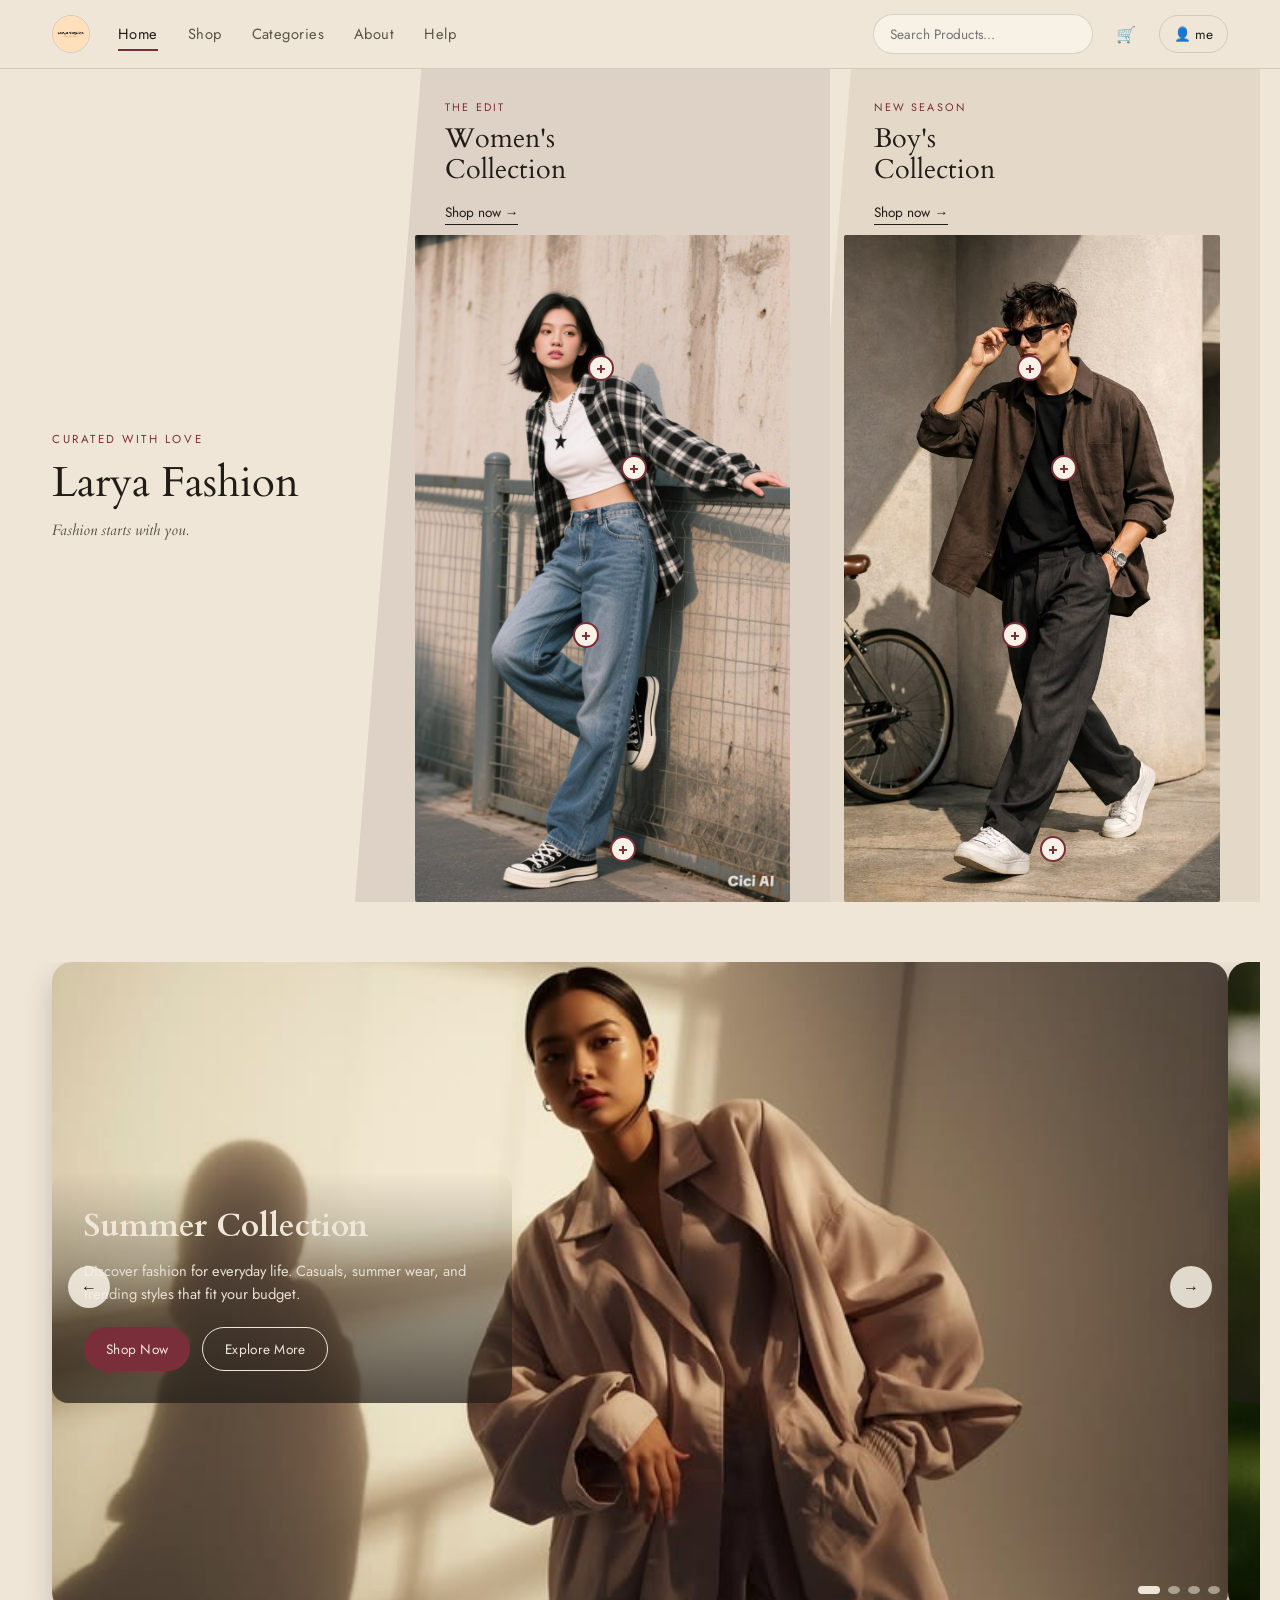
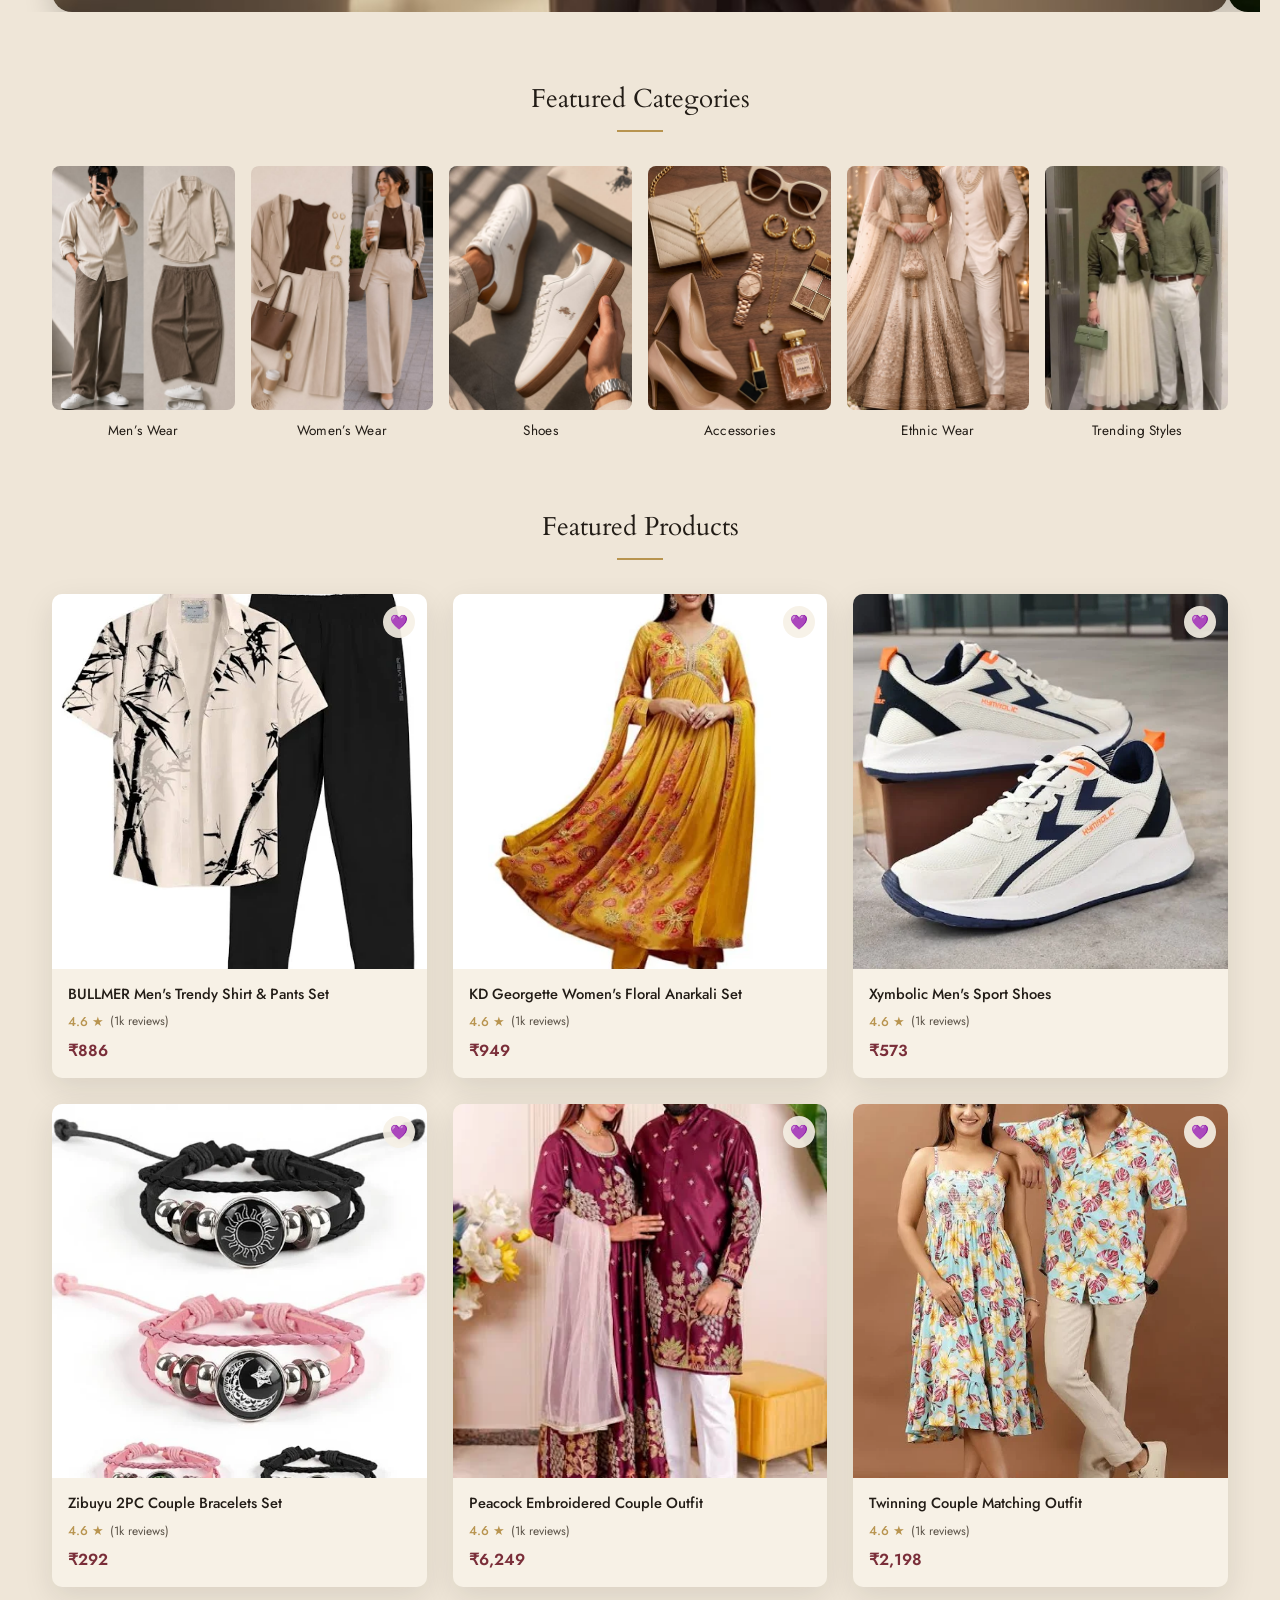
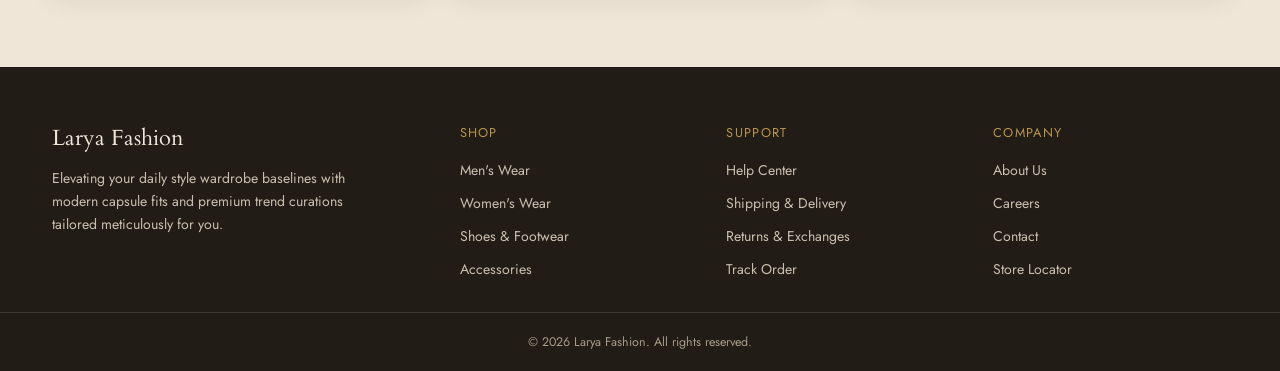
==== commit 5a688760: "Update index.html" ====
--- a/index.html
+++ b/index.html
@@ -3,7 +3,7 @@
 <head>
     <meta charset="UTF-8">
     <meta name="viewport" content="width=device-width, initial-scale=1.0">
-    <title>index nonhtml </title>
+    <title>fashion Website </title>
     <link rel="stylesheet" href="index.css">
     <link rel="preconnect" href="https://fonts.googleapis.com">
     <link rel="preconnect" href="https://fonts.gstatic.com" crossorigin>
